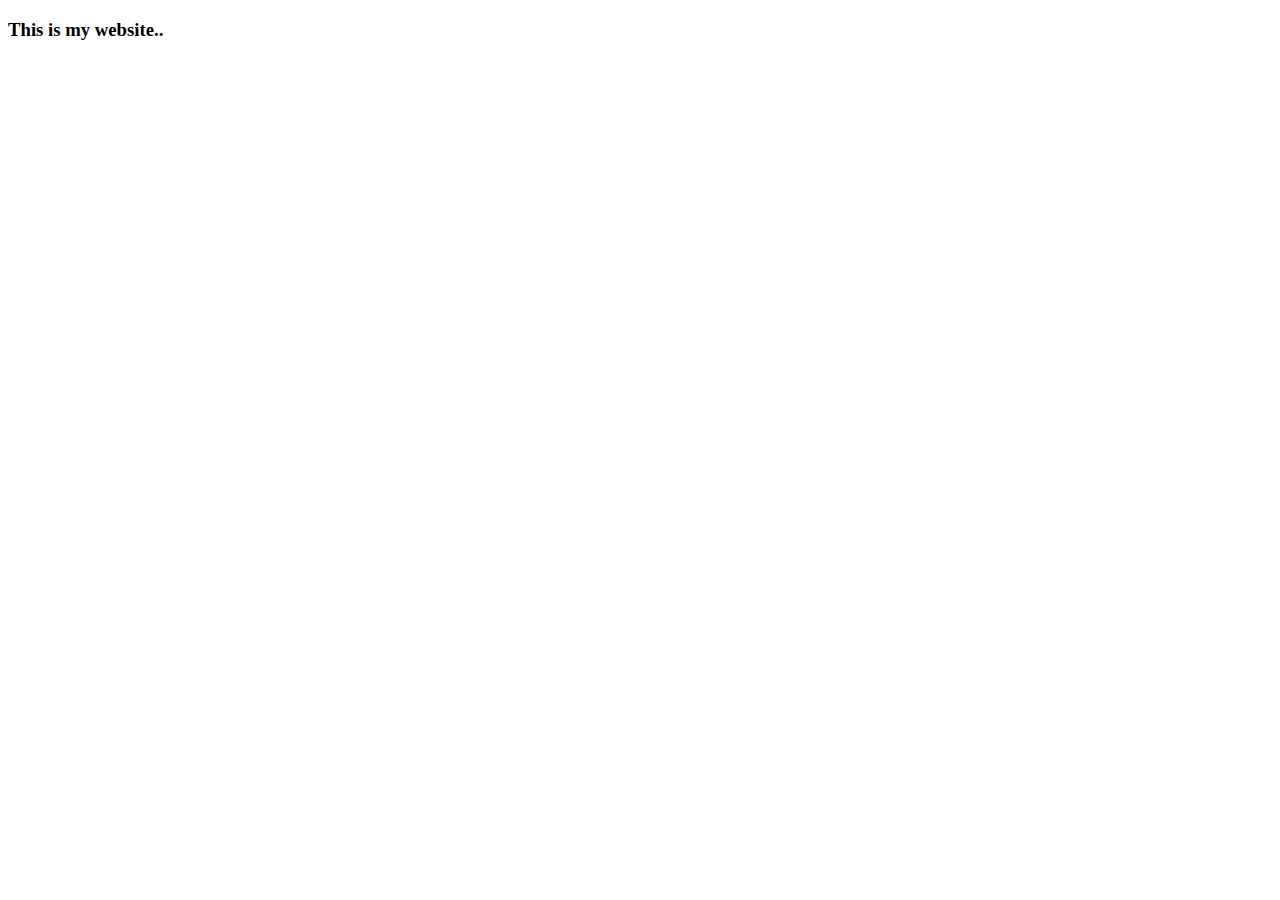
==== index.html @ 9e0bd569 "Create index.html" ====
<!DOCTYPE html>
<html lang="en">
<head>
    <meta charset="UTF-8">
    <meta http-equiv="X-UA-Compatible" content="IE=edge">
    <meta name="viewport" content="width=device-width, initial-scale=1.0">
    <title>My Website</title>
</head>
<body>
	<h3>This is my website..</h3>
</body>
</html>
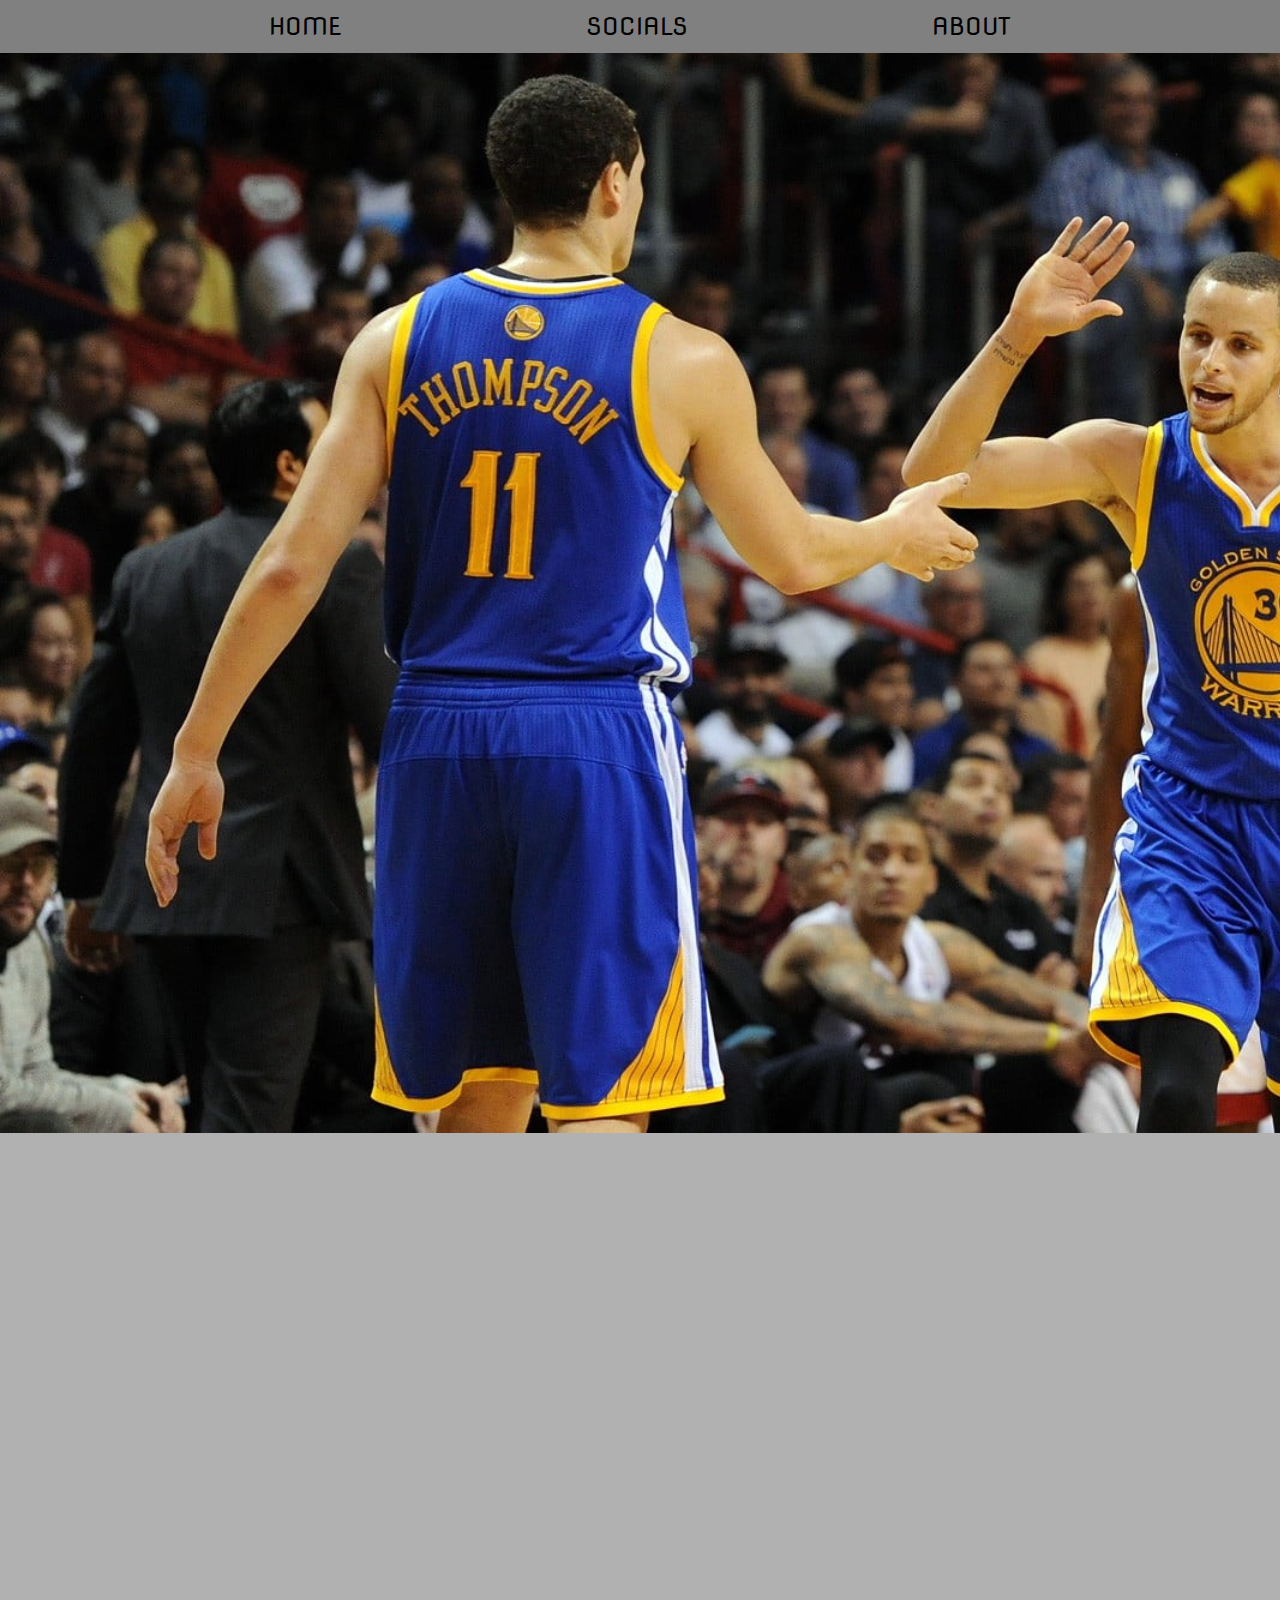
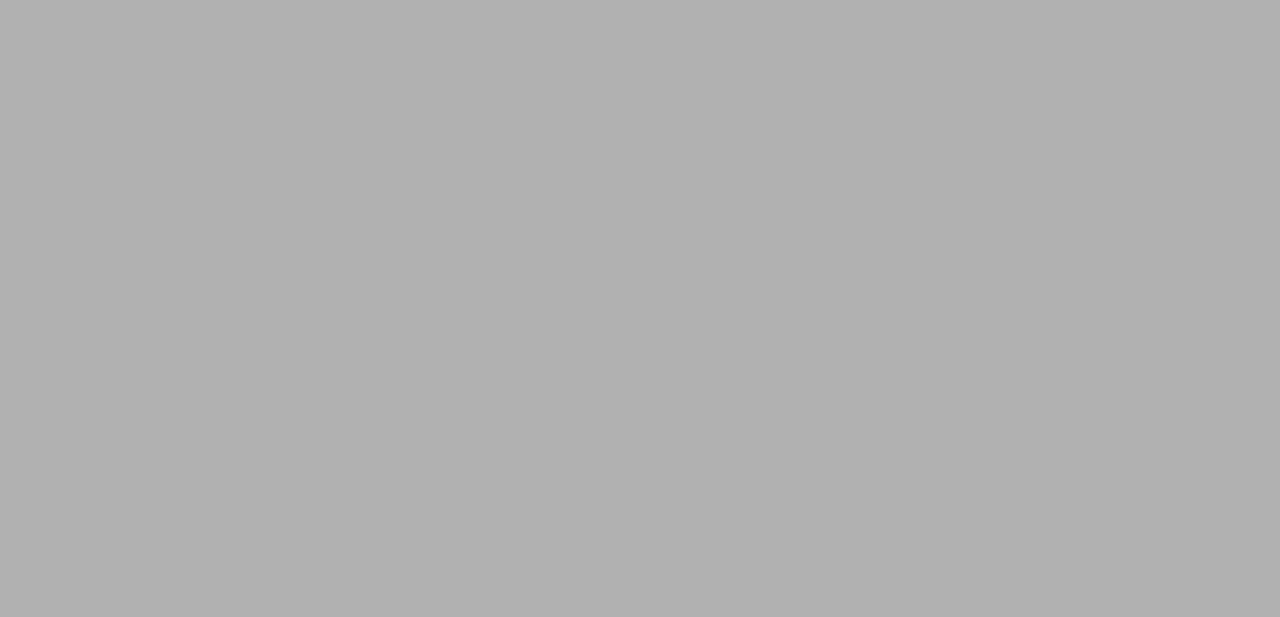
==== commit b72492a9: "Creation of site continues" ====
--- a/index.html
+++ b/index.html
@@ -4,9 +4,26 @@
     <meta charset="UTF-8">
     <meta http-equiv="X-UA-Compatible" content="IE=edge">
     <meta name="viewport" content="width=device-width, initial-scale=1.0">
+	<link rel="stylesheet" type="text/css" href="styles.css">
+	<link href='https://fonts.googleapis.com/css?family=Nova Flat' rel='stylesheet'>
     <title>My Website</title>
 </head>
 <body>
-	<h3>This is my website..</h3>
+	<header>
+        <div class="header-element">HOME</div>
+		<div class="header-element">SOCIALS</div>
+		<div class="header-element">ABOUT</div>
+    </header>
+	<main>
+		<div class="div-main-gsw main-div">
+			<img class="gsw-image main-image" src="pictures/gsw.jpg" alt="gsw">
+		</div>
+		<div class="div-main-valorant main-div">
+			<img class="valorant-image main-image" src="pictures/valorant.png" alt="valorant">
+		</div>
+		<div class="div-main-anime main-div">
+			<img class="anime-image main-image" src="pictures/anime.jpg" alt="anime">
+		</div>
+	</main>
 </body>
 </html>
--- a/styles.css
+++ b/styles.css
@@ -0,0 +1,23 @@
+header div {
+	font-family: 'Nova Flat';
+	font-size: 30px;
+    display: inline-block;
+	font-size: x-large;
+	padding-top: 0.5em;
+	padding-bottom: 0.5em;
+	padding-left: 5em;
+	padding-right: 5em;
+}
+header {
+	background-color: grey;
+    text-align: center;
+}
+body {
+	margin: 0;
+}
+
+main {
+	background-color: rgb(177, 177, 177);
+	display: grid;
+	grid-template-columns: 1fr 1fr 1fr;
+}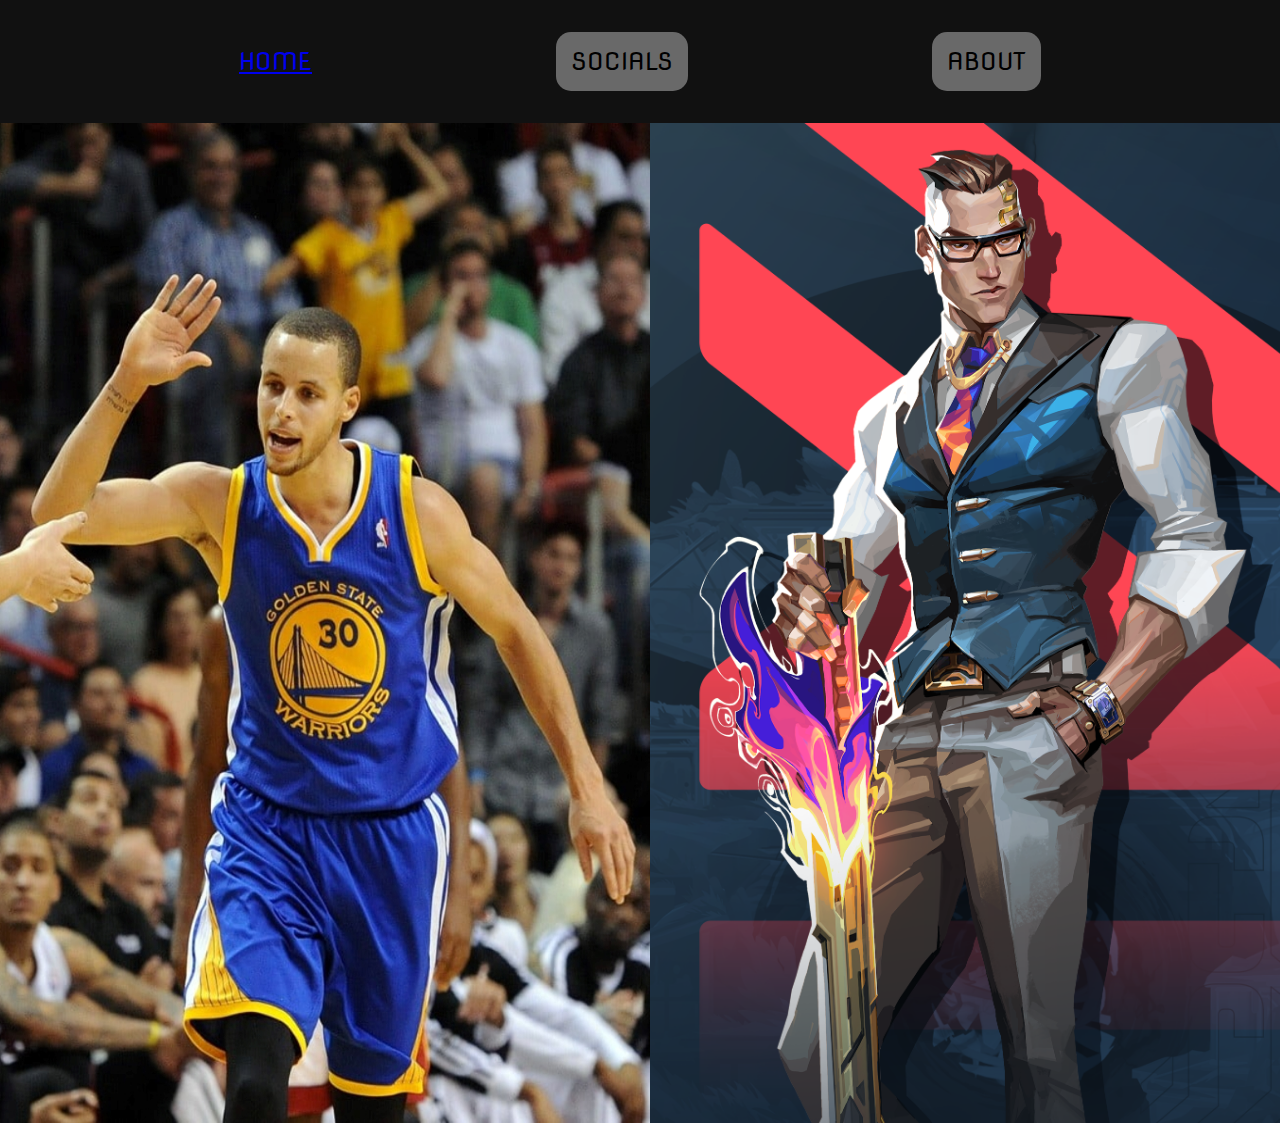
==== commit e7d5bbc8: "Header buttons need fixing" ====
--- a/index.html
+++ b/index.html
@@ -6,23 +6,27 @@
     <meta name="viewport" content="width=device-width, initial-scale=1.0">
 	<link rel="stylesheet" type="text/css" href="styles.css">
 	<link href='https://fonts.googleapis.com/css?family=Nova Flat' rel='stylesheet'>
-    <title>My Website</title>
+	<script src="script.js"></script>
+    <title>Homepage</title>
 </head>
 <body>
 	<header>
-        <div class="header-element">HOME</div>
-		<div class="header-element">SOCIALS</div>
-		<div class="header-element">ABOUT</div>
+        <div class="header-element unselectable"><a href="index.html">HOME</a></div>
+		<div class="header-element unselectable" onclick="redirect('socials.html')"><p>SOCIALS</p></div>
+		<div class="header-element unselectable"><p>ABOUT</p></div>
     </header>
 	<main>
 		<div class="div-main-gsw main-div">
 			<img class="gsw-image main-image" src="pictures/gsw.jpg" alt="gsw">
+			<p class="gsw-text main-div-text unselectable">BASKETBALL</p>
 		</div>
 		<div class="div-main-valorant main-div">
-			<img class="valorant-image main-image" src="pictures/valorant.png" alt="valorant">
+			<img class="gsw-image main-image" src="pictures/valorant.png" alt="gsw">
+			<p class="valorant-text main-div-text unselectable">VALORANT</p>
 		</div>
 		<div class="div-main-anime main-div">
-			<img class="anime-image main-image" src="pictures/anime.jpg" alt="anime">
+			<img class="gsw-image main-image" src="pictures/anime.jpg" alt="gsw">
+			<p class="anime-text main-div-text unselectable">ANIME</p>
 		</div>
 	</main>
 </body>
--- a/styles.css
+++ b/styles.css
@@ -8,8 +8,19 @@
 	padding-left: 5em;
 	padding-right: 5em;
 }
+header div p {
+	border-radius: 15px;
+	margin: 0;
+	padding: 15px;
+	background-color: rgb(105, 105, 105);
+}
+header div p:hover {
+	background-color: rgb(168, 167, 167);
+}
 header {
-	background-color: grey;
+	padding-top: 20px;
+	padding-bottom: 20px;
+	background-color: rgb(17, 17, 17);
     text-align: center;
 }
 body {
@@ -17,7 +28,60 @@
 }
 
 main {
-	background-color: rgb(177, 177, 177);
+	background-color: rgb(51, 51, 51);
 	display: grid;
 	grid-template-columns: 1fr 1fr 1fr;
+}
+
+main div p {
+	display: none;
+	position: absolute;
+	border-radius: 15px;
+	background-color: rgba(128, 128, 128, 0.7);
+	font-family: 'Nova Flat';
+	font-size: 65px;
+}
+main div .gsw-text {
+	top: 37%;
+	left: 19%;
+}
+main div .valorant-text {
+	top: 37%;
+	left: 25%;
+}
+main div .anime-text {
+	top: 37%;
+	left: 32%;
+}
+main div {
+	position: relative;
+	top: 0;
+	left: 0;
+	width: 650px;
+	height: 1000px;
+}
+main div img {
+
+	position: relative;
+	width: 650px;
+	height: 1000px;
+	left: 0px;
+	top: 0px;
+}
+
+
+main div:hover img{
+	filter: blur(15px);
+}
+main div:hover p{
+	display: inline;
+}
+
+.unselectable {
+    -webkit-touch-callout: none;
+    -webkit-user-select: none;
+    -khtml-user-select: none;
+    -moz-user-select: none;
+    -ms-user-select: none;
+    user-select: none;
 }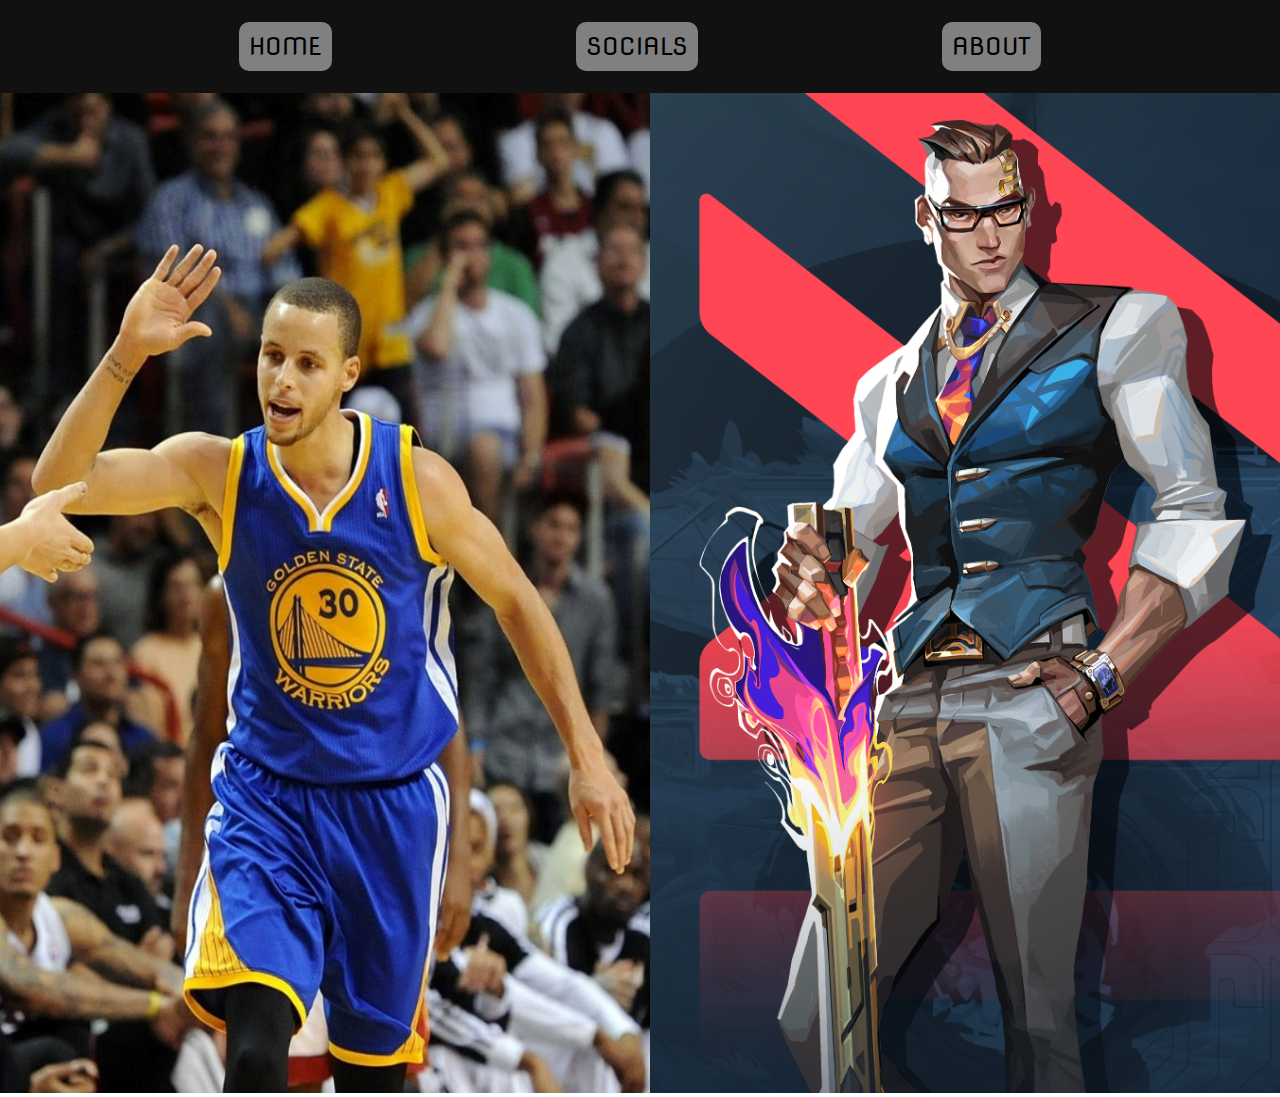
==== commit cdffa4e6: "Added the social part of the page" ====
--- a/index.html
+++ b/index.html
@@ -11,9 +11,9 @@
 </head>
 <body>
 	<header>
-        <div class="header-element unselectable"><a href="index.html">HOME</a></div>
-		<div class="header-element unselectable" onclick="redirect('socials.html')"><p>SOCIALS</p></div>
-		<div class="header-element unselectable"><p>ABOUT</p></div>
+        <div class="header-element"><a href="index.html">HOME</a></div>
+		<div class="header-element"><a href="socials.html">SOCIALS</a></div>
+		<div class="header-element"><a href="about.html">ABOUT</a></div>
     </header>
 	<main>
 		<div class="div-main-gsw main-div">
@@ -29,5 +29,8 @@
 			<p class="anime-text main-div-text unselectable">ANIME</p>
 		</div>
 	</main>
+	<footer>
+
+	</footer>
 </body>
 </html>
--- a/styles.css
+++ b/styles.css
@@ -37,7 +37,7 @@
 	display: none;
 	position: absolute;
 	border-radius: 15px;
-	background-color: rgba(128, 128, 128, 0.7);
+	background-color: rgba(128, 128, 128, 0.3);
 	font-family: 'Nova Flat';
 	font-size: 65px;
 }
@@ -76,6 +76,21 @@
 main div:hover p{
 	display: inline;
 }
+header a{
+	text-decoration: none;
+}
+
+div a {
+	background-color: grey;
+	border-radius: 10px;
+	padding: 10px;
+}
+
+div a, div a:visited {
+	color: black;
+}
+
+
 
 .unselectable {
     -webkit-touch-callout: none;
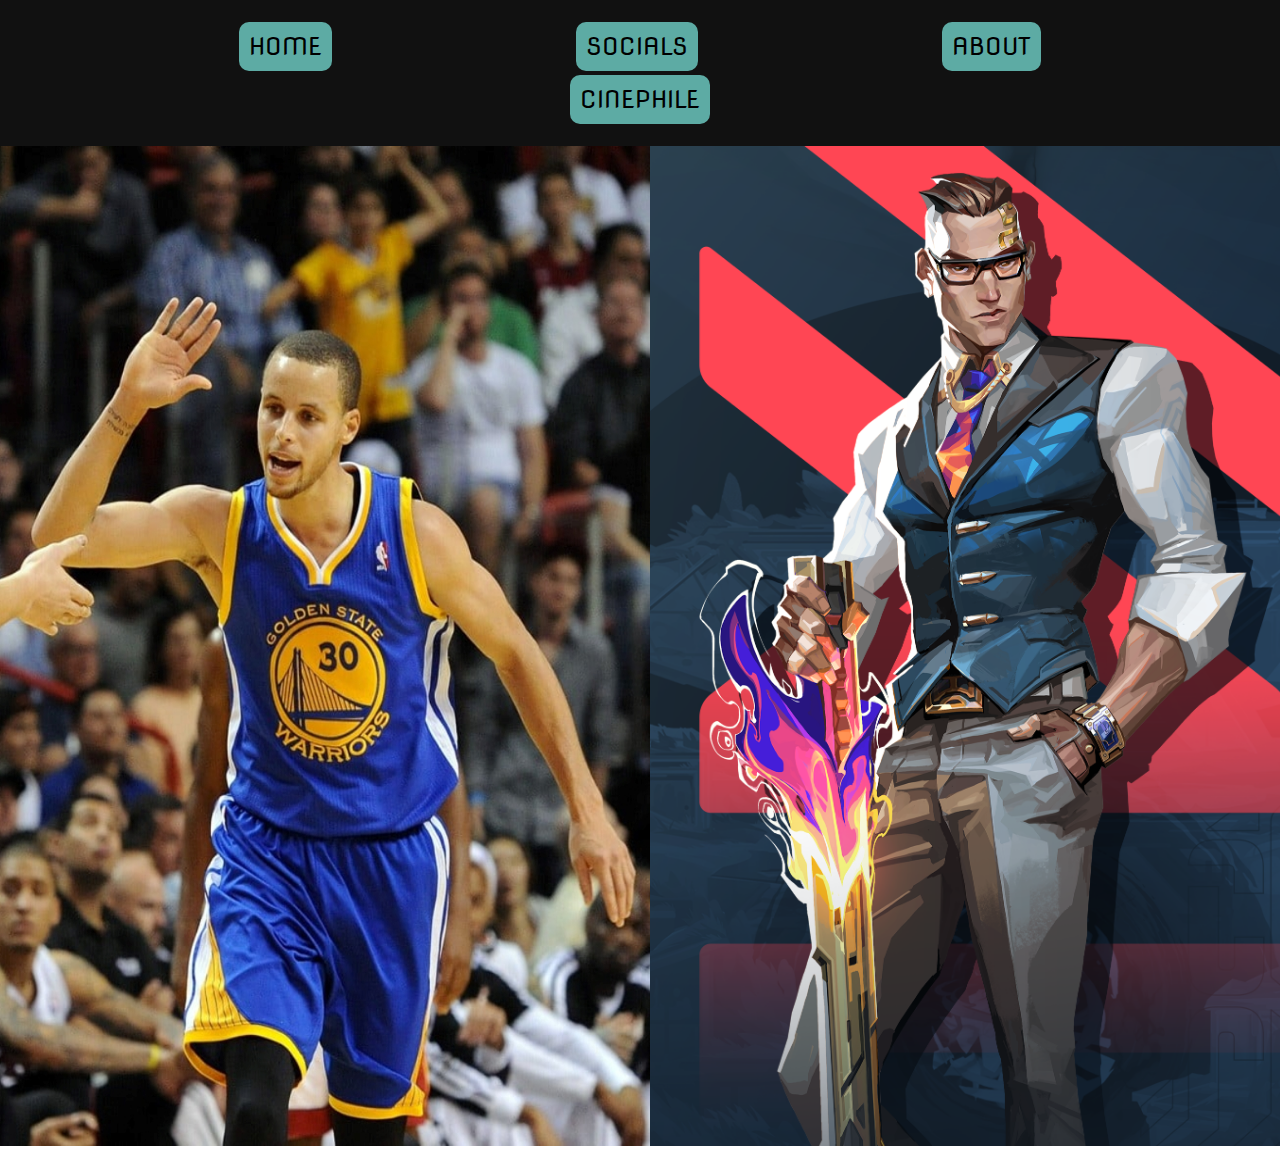
==== commit 699e8a12: "Added movie grading tab" ====
--- a/index.html
+++ b/index.html
@@ -4,9 +4,9 @@
     <meta charset="UTF-8">
     <meta http-equiv="X-UA-Compatible" content="IE=edge">
     <meta name="viewport" content="width=device-width, initial-scale=1.0">
-	<link rel="stylesheet" type="text/css" href="styles.css">
+	<link rel="stylesheet" type="text/css" href="styles/styles.css">
 	<link href='https://fonts.googleapis.com/css?family=Nova Flat' rel='stylesheet'>
-	<script src="script.js"></script>
+	<script src="scripts/script.js"></script>
     <title>Homepage</title>
 </head>
 <body>
@@ -14,6 +14,7 @@
         <div class="header-element"><a href="index.html">HOME</a></div>
 		<div class="header-element"><a href="socials.html">SOCIALS</a></div>
 		<div class="header-element"><a href="about.html">ABOUT</a></div>
+		<div class="header-element"><a href="cinephile.html">CINEPHILE</a></div>
     </header>
 	<main>
 		<div class="div-main-gsw main-div">
--- a/styles/styles.css
+++ b/styles/styles.css
@@ -0,0 +1,102 @@
+header div {
+	font-family: 'Nova Flat';
+	font-size: 30px;
+    display: inline-block;
+	font-size: x-large;
+	padding-top: 0.5em;
+	padding-bottom: 0.5em;
+	padding-left: 5em;
+	padding-right: 5em;
+}
+header div p {
+	border-radius: 15px;
+	margin: 0;
+	padding: 15px;
+	background-color: rgb(105, 105, 105);
+}
+header div p:hover {
+	background-color: rgb(168, 167, 167);
+}
+header {
+	padding-top: 20px;
+	padding-bottom: 20px;
+	background-color: rgb(17, 17, 17);
+    text-align: center;
+}
+body {
+	margin: 0;
+}
+
+main {
+	background-color: rgb(51, 51, 51);
+	display: grid;
+	grid-template-columns: 1fr 1fr 1fr;
+}
+
+main div p {
+	display: none;
+	position: absolute;
+	border-radius: 15px;
+	background-color: rgba(128, 128, 128, 0.3);
+	font-family: 'Nova Flat';
+	font-size: 65px;
+}
+main div .gsw-text {
+	top: 37%;
+	left: 19%;
+}
+main div .valorant-text {
+	top: 37%;
+	left: 25%;
+}
+main div .anime-text {
+	top: 37%;
+	left: 32%;
+}
+main div {
+	position: relative;
+	top: 0;
+	left: 0;
+	width: 650px;
+	height: 1000px;
+}
+main div img {
+
+	position: relative;
+	width: 650px;
+	height: 1000px;
+	left: 0px;
+	top: 0px;
+}
+
+
+main div:hover img{
+	filter: blur(15px);
+}
+main div:hover p{
+	display: inline;
+}
+header a{
+	text-decoration: none;
+}
+
+div a {
+	background-color: rgb(93, 171, 164);
+	border-radius: 10px;
+	padding: 10px;
+}
+
+div a, div a:visited {
+	color: black;
+}
+
+
+
+.unselectable {
+    -webkit-touch-callout: none;
+    -webkit-user-select: none;
+    -khtml-user-select: none;
+    -moz-user-select: none;
+    -ms-user-select: none;
+    user-select: none;
+}